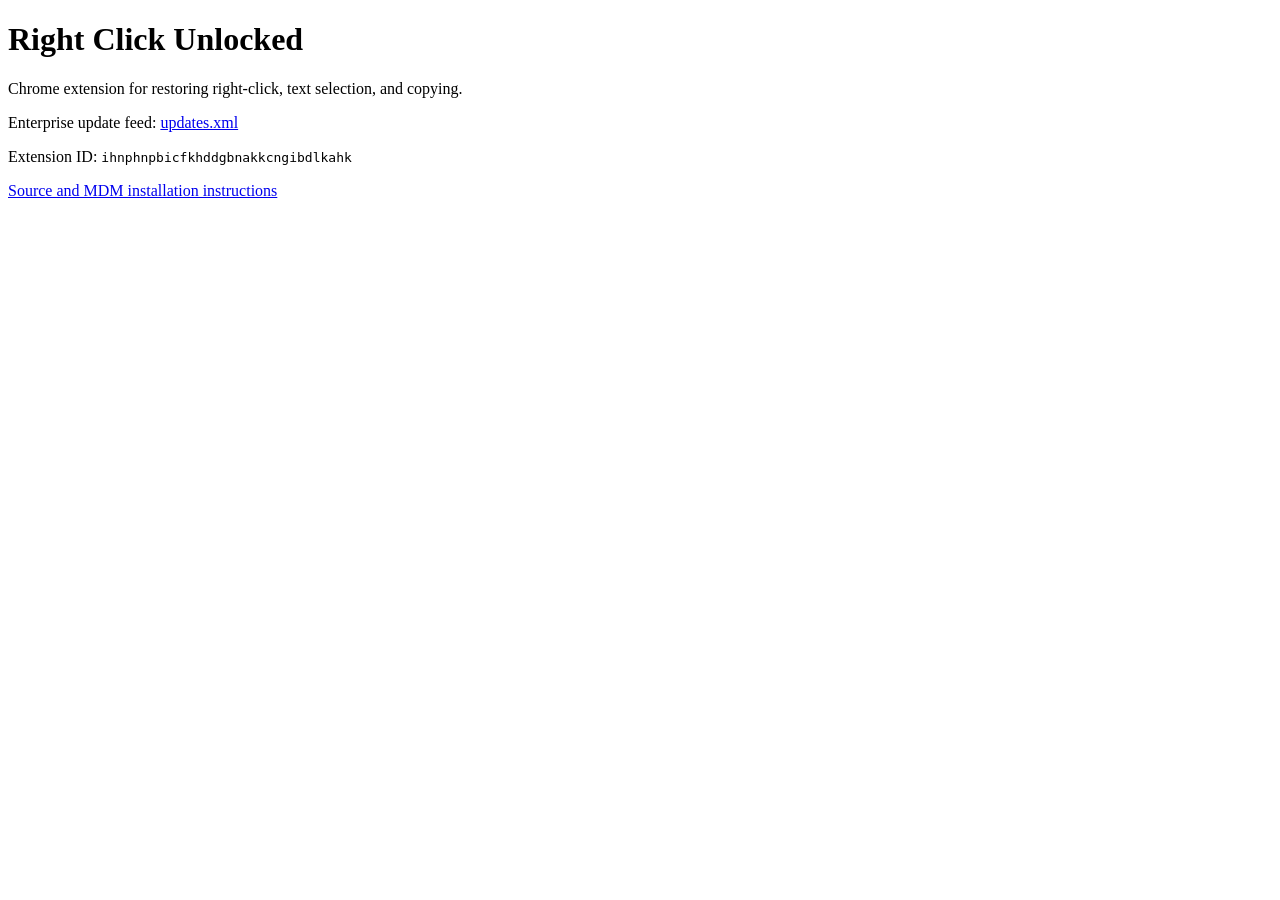
==== docs/index.html @ 91ecdb04 "Add signed Chrome extension and managed deployment feed" ====
<!doctype html><html lang="en"><meta charset="utf-8"><title>Right Click Unlocked</title><body><h1>Right Click Unlocked</h1><p>Chrome extension for restoring right-click, text selection, and copying.</p><p>Enterprise update feed: <a href="updates.xml">updates.xml</a></p><p>Extension ID: <code>ihnphnpbicfkhddgbnakkcngibdlkahk</code></p><p><a href="https://github.com/felipehertzer/right-click-unlocked">Source and MDM installation instructions</a></p></body></html>
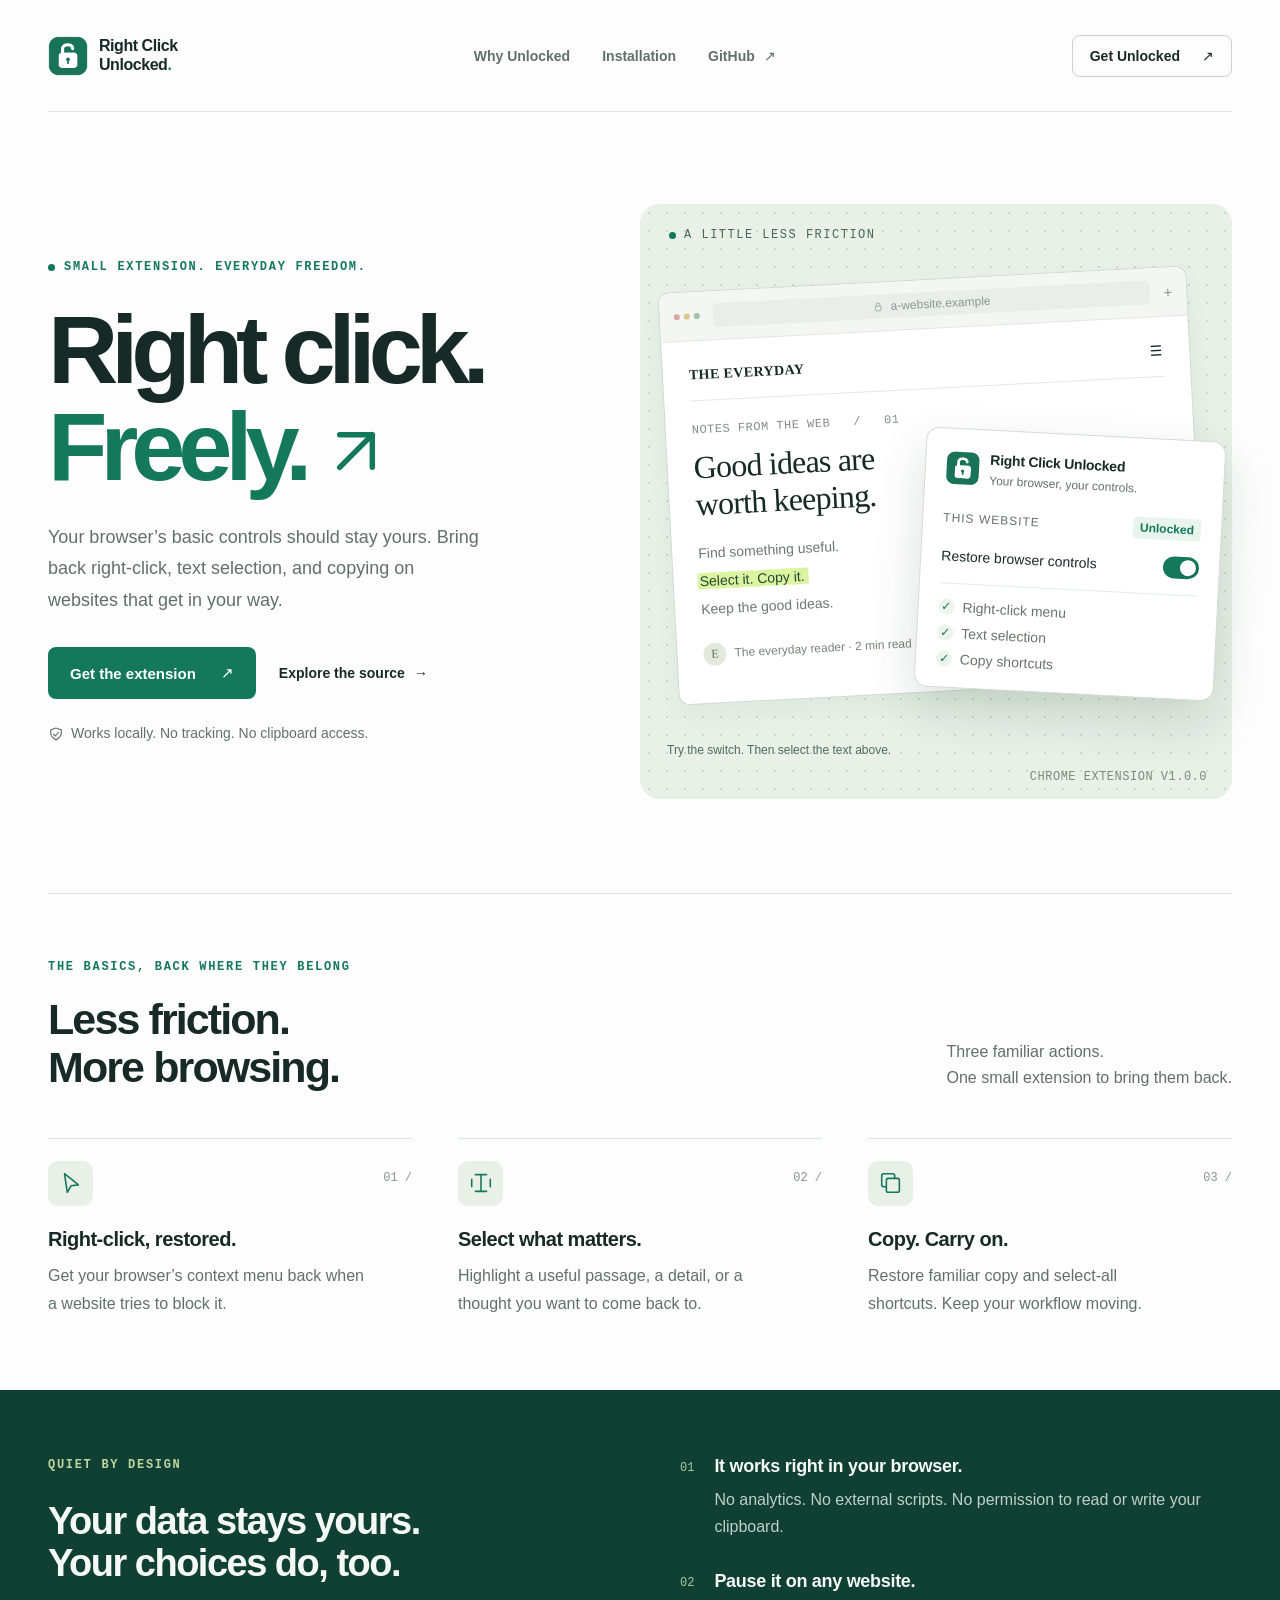
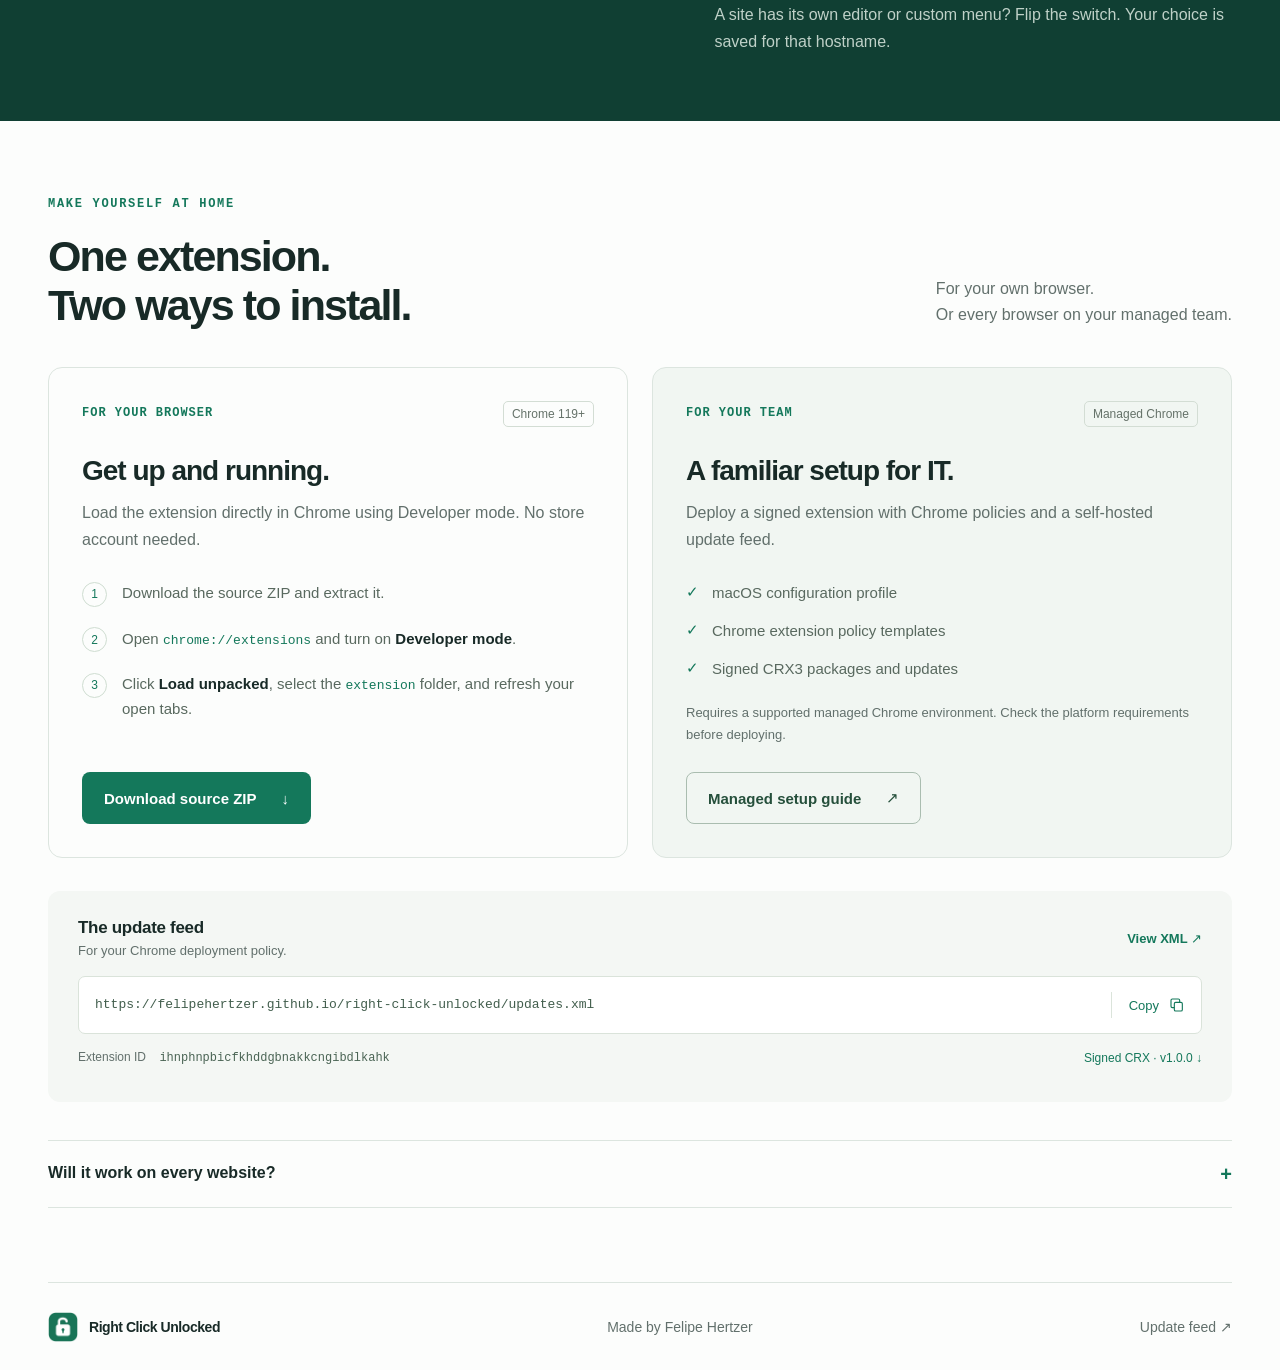
==== commit e8deebc3: "Build a polished landing page for Right Click Unlocked" ====
--- a/docs/index.html
+++ b/docs/index.html
@@ -1 +1,445 @@
-<!doctype html><html lang="en"><meta charset="utf-8"><title>Right Click Unlocked</title><body><h1>Right Click Unlocked</h1><p>Chrome extension for restoring right-click, text selection, and copying.</p><p>Enterprise update feed: <a href="updates.xml">updates.xml</a></p><p>Extension ID: <code>ihnphnpbicfkhddgbnakkcngibdlkahk</code></p><p><a href="https://github.com/felipehertzer/right-click-unlocked">Source and MDM installation instructions</a></p></body></html>+<!doctype html>
+<html lang="en">
+  <head>
+    <meta charset="utf-8" />
+    <meta name="viewport" content="width=device-width, initial-scale=1" />
+    <meta name="theme-color" content="#14785b" />
+    <meta
+      name="description"
+      content="Bring back right-click, text selection, and copying in Chrome. Right Click Unlocked works locally, with a pause switch for every website and no tracking."
+    />
+    <title>Right Click Unlocked — Your browser, your controls.</title>
+    <link rel="icon" href="assets/icon32.png" type="image/png" />
+    <link rel="stylesheet" href="styles.css" />
+    <script src="page.js" defer></script>
+  </head>
+  <body>
+    <a class="skip-link" href="#main">Skip to content</a>
+    <header class="site-header wrap">
+      <a class="brand" href="./" aria-label="Right Click Unlocked home"
+        ><img src="assets/icon128.png" alt="" width="40" height="40" /><span
+          >Right Click<br />Unlocked<span class="brand-dot">.</span></span
+        ></a
+      >
+      <nav aria-label="Main navigation">
+        <a href="#features">Why Unlocked</a><a href="#install">Installation</a
+        ><a
+          class="nav-github"
+          href="https://github.com/felipehertzer/right-click-unlocked"
+          >GitHub <span aria-hidden="true">↗</span></a
+        >
+      </nav>
+      <a class="header-cta" href="#install"
+        >Get Unlocked <span aria-hidden="true">↗</span></a
+      >
+    </header>
+    <main id="main">
+      <section class="hero wrap" aria-labelledby="hero-title">
+        <div class="hero-copy">
+          <p class="eyebrow">
+            <span class="status-dot" aria-hidden="true"></span> SMALL EXTENSION.
+            EVERYDAY FREEDOM.
+          </p>
+          <h1 id="hero-title">
+            Right click.<br /><span>Freely.</span
+            ><svg
+              class="headline-arrow"
+              viewBox="0 0 64 64"
+              fill="none"
+              aria-hidden="true"
+            >
+              <path
+                d="M14 50 50 14M14 14h36v36"
+                stroke="currentColor"
+                stroke-width="6"
+                stroke-linecap="round"
+                stroke-linejoin="round"
+              />
+            </svg>
+          </h1>
+          <p class="hero-description">
+            Your browser’s basic controls should stay yours. Bring back
+            right-click, text selection, and copying on websites that get in
+            your way.
+          </p>
+          <div class="hero-actions">
+            <a class="button button-green" href="#install"
+              >Get the extension <span aria-hidden="true">↗</span></a
+            ><a
+              class="text-link"
+              href="https://github.com/felipehertzer/right-click-unlocked"
+              >Explore the source <span aria-hidden="true">→</span></a
+            >
+          </div>
+          <p class="hero-note">
+            <svg viewBox="0 0 24 24" fill="none" aria-hidden="true">
+              <path
+                d="M12 3 4 6v5c0 5 8 10 8 10s8-5 8-10V6l-8-3Z"
+                stroke="currentColor"
+                stroke-width="1.7"
+              />
+              <path
+                d="m8 12 3 3 5-6"
+                stroke="currentColor"
+                stroke-width="1.7"
+              />
+            </svg>
+            Works locally. No tracking. No clipboard access.
+          </p>
+        </div>
+        <div
+          class="demo-stage"
+          aria-label="Interactive preview of restored browser controls"
+        >
+          <div class="stage-label">
+            <span class="status-dot" aria-hidden="true"></span> A LITTLE LESS
+            FRICTION
+          </div>
+          <div class="browser-preview">
+            <div class="browser-toolbar" aria-hidden="true">
+              <div class="window-dots"><i></i><i></i><i></i></div>
+              <div class="address-bar">
+                <svg viewBox="0 0 24 24" fill="none">
+                  <rect
+                    x="6"
+                    y="10"
+                    width="12"
+                    height="10"
+                    rx="2"
+                    stroke="currentColor"
+                    stroke-width="1.6"
+                  />
+                  <path
+                    d="M8 10V7a4 4 0 0 1 8 0v3"
+                    stroke="currentColor"
+                    stroke-width="1.6"
+                  />
+                </svg>
+                a-website.example
+              </div>
+              <span>+</span>
+            </div>
+            <div class="sample-page">
+              <div class="sample-header">
+                <span>THE EVERYDAY</span><span aria-hidden="true">☰</span>
+              </div>
+              <p class="sample-category">
+                NOTES FROM THE WEB &nbsp; / &nbsp; 01
+              </p>
+              <h2>Good ideas are<br />worth keeping.</h2>
+              <div id="sample-text" class="sample-text">
+                <p>
+                  Find something useful.<br /><span class="highlight"
+                    >Select it. Copy it.</span
+                  ><br />Keep the good ideas.
+                </p>
+              </div>
+              <div class="sample-footer">
+                <span class="sample-avatar" aria-hidden="true">E</span
+                ><span
+                  >The everyday reader <span aria-hidden="true">·</span> 2 min
+                  read</span
+                >
+              </div>
+            </div>
+          </div>
+          <div class="extension-preview">
+            <div class="extension-heading">
+              <img
+                src="assets/icon128.png"
+                alt=""
+                width="34"
+                height="34"
+              /><span
+                >Right Click Unlocked<small
+                  >Your browser, your controls.</small
+                ></span
+              >
+            </div>
+            <div class="extension-site">
+              <span>THIS WEBSITE</span><span id="demo-badge">Unlocked</span>
+            </div>
+            <label class="demo-switch-label" for="demo-enabled"
+              ><span>Restore browser controls</span
+              ><input
+                type="checkbox"
+                id="demo-enabled"
+                role="switch"
+                checked /><span class="switch-track" aria-hidden="true"></span
+            ></label>
+            <ul class="demo-checks">
+              <li><span aria-hidden="true">✓</span> Right-click menu</li>
+              <li><span aria-hidden="true">✓</span> Text selection</li>
+              <li><span aria-hidden="true">✓</span> Copy shortcuts</li>
+            </ul>
+          </div>
+          <p class="demo-caption" id="demo-status" role="status">
+            Try the switch. Then select the text above.
+          </p>
+          <span class="demo-version"
+            >CHROME EXTENSION <span data-version>MANIFEST V3</span></span
+          >
+        </div>
+      </section>
+      <section
+        class="features wrap"
+        id="features"
+        aria-labelledby="features-title"
+      >
+        <div class="section-intro">
+          <p class="eyebrow">THE BASICS, BACK WHERE THEY BELONG</p>
+          <h2 id="features-title">Less friction.<br />More browsing.</h2>
+          <p>
+            Three familiar actions.<br />One small extension to bring them back.
+          </p>
+        </div>
+        <div class="feature-grid">
+          <article>
+            <span class="feature-icon" aria-hidden="true"
+              ><svg viewBox="0 0 28 28" fill="none">
+                <path
+                  d="m7 4 15 12-8 1-4 7L7 4Z"
+                  stroke="currentColor"
+                  stroke-width="1.7"
+                  stroke-linejoin="round"
+                /></svg></span
+            ><span class="feature-number">01 /</span>
+            <h3>Right-click, restored.</h3>
+            <p>
+              Get your browser’s context menu back when a website tries to block
+              it.
+            </p>
+          </article>
+          <article>
+            <span class="feature-icon" aria-hidden="true"
+              ><svg viewBox="0 0 28 28" fill="none">
+                <path
+                  d="M8 5h12M14 5v18M8 23h12M4 10v8M24 10v8"
+                  stroke="currentColor"
+                  stroke-width="1.7"
+                  stroke-linecap="round"
+                /></svg></span
+            ><span class="feature-number">02 /</span>
+            <h3>Select what matters.</h3>
+            <p>
+              Highlight a useful passage, a detail, or a thought you want to
+              come back to.
+            </p>
+          </article>
+          <article>
+            <span class="feature-icon" aria-hidden="true"
+              ><svg viewBox="0 0 28 28" fill="none">
+                <rect
+                  x="9"
+                  y="9"
+                  width="14"
+                  height="15"
+                  rx="2"
+                  stroke="currentColor"
+                  stroke-width="1.7"
+                />
+                <path
+                  d="M18 9V6a2 2 0 0 0-2-2H6a2 2 0 0 0-2 2v10a2 2 0 0 0 2 2h3"
+                  stroke="currentColor"
+                  stroke-width="1.7"
+                /></svg></span
+            ><span class="feature-number">03 /</span>
+            <h3>Copy. Carry on.</h3>
+            <p>
+              Restore familiar copy and select-all shortcuts. Keep your workflow
+              moving.
+            </p>
+          </article>
+        </div>
+      </section>
+      <section class="privacy-band" aria-labelledby="privacy-title">
+        <div class="wrap privacy-layout">
+          <div>
+            <p class="eyebrow">QUIET BY DESIGN</p>
+            <h2 id="privacy-title">
+              Your data stays yours.<br />Your choices do, too.
+            </h2>
+          </div>
+          <div class="privacy-points">
+            <article>
+              <span aria-hidden="true">01</span>
+              <div>
+                <h3>It works right in your browser.</h3>
+                <p>
+                  No analytics. No external scripts. No permission to read or
+                  write your clipboard.
+                </p>
+              </div>
+            </article>
+            <article>
+              <span aria-hidden="true">02</span>
+              <div>
+                <h3>Pause it on any website.</h3>
+                <p>
+                  A site has its own editor or custom menu? Flip the switch.
+                  Your choice is saved for that hostname.
+                </p>
+              </div>
+            </article>
+          </div>
+        </div>
+      </section>
+      <section
+        class="install wrap"
+        id="install"
+        aria-labelledby="install-title"
+      >
+        <div class="section-intro">
+          <p class="eyebrow">MAKE YOURSELF AT HOME</p>
+          <h2 id="install-title">One extension.<br />Two ways to install.</h2>
+          <p>
+            For your own browser.<br />Or every browser on your managed team.
+          </p>
+        </div>
+        <div class="installation-grid">
+          <article class="installation-card">
+            <div class="card-heading">
+              <span class="eyebrow">FOR YOUR BROWSER</span
+              ><span class="card-tag">Chrome 119+</span>
+            </div>
+            <h3>Get up and running.</h3>
+            <p>
+              Load the extension directly in Chrome using Developer mode. No
+              store account needed.
+            </p>
+            <ol class="install-steps">
+              <li>
+                <span>1</span>
+                <div>Download the source ZIP and extract it.</div>
+              </li>
+              <li>
+                <span>2</span>
+                <div>
+                  Open <code>chrome://extensions</code> and turn on
+                  <strong>Developer mode</strong>.
+                </div>
+              </li>
+              <li>
+                <span>3</span>
+                <div>
+                  Click <strong>Load unpacked</strong>, select the
+                  <code>extension</code> folder, and refresh your open tabs.
+                </div>
+              </li>
+            </ol>
+            <a
+              class="button button-green"
+              href="https://github.com/felipehertzer/right-click-unlocked/archive/refs/heads/main.zip"
+              >Download source ZIP <span aria-hidden="true">↓</span></a
+            >
+          </article>
+          <article class="installation-card managed-card">
+            <div class="card-heading">
+              <span class="eyebrow">FOR YOUR TEAM</span
+              ><span class="card-tag">Managed Chrome</span>
+            </div>
+            <h3>A familiar setup for IT.</h3>
+            <p>
+              Deploy a signed extension with Chrome policies and a self-hosted
+              update feed.
+            </p>
+            <ul class="managed-list">
+              <li>
+                <span aria-hidden="true">✓</span> macOS configuration profile
+              </li>
+              <li>
+                <span aria-hidden="true">✓</span> Chrome extension policy
+                templates
+              </li>
+              <li>
+                <span aria-hidden="true">✓</span> Signed CRX3 packages and
+                updates
+              </li>
+            </ul>
+            <p class="managed-note">
+              Requires a supported managed Chrome environment. Check the
+              platform requirements before deploying.
+            </p>
+            <a
+              class="button button-outline"
+              href="https://github.com/felipehertzer/right-click-unlocked#managed-deployment"
+              >Managed setup guide <span aria-hidden="true">↗</span></a
+            >
+          </article>
+        </div>
+        <div class="deployment-details">
+          <div class="feed-heading">
+            <div>
+              <h3>The update feed</h3>
+              <p>For your Chrome deployment policy.</p>
+            </div>
+            <a href="updates.xml">View XML <span aria-hidden="true">↗</span></a>
+          </div>
+          <div class="feed-code">
+            <code id="update-feed"
+              >https://felipehertzer.github.io/right-click-unlocked/updates.xml</code
+            ><button
+              type="button"
+              id="copy-feed"
+              aria-label="Copy update feed URL"
+            >
+              Copy
+              <svg viewBox="0 0 24 24" fill="none" aria-hidden="true">
+                <rect
+                  x="8"
+                  y="8"
+                  width="12"
+                  height="13"
+                  rx="2"
+                  stroke="currentColor"
+                  stroke-width="1.7"
+                />
+                <path
+                  d="M16 8V5a2 2 0 0 0-2-2H5a2 2 0 0 0-2 2v9a2 2 0 0 0 2 2h3"
+                  stroke="currentColor"
+                  stroke-width="1.7"
+                />
+              </svg>
+            </button>
+          </div>
+          <div class="release-details">
+            <p>Extension ID <code>ihnphnpbicfkhddgbnakkcngibdlkahk</code></p>
+            <a id="package-link" href="release.json"
+              >Release details <span aria-hidden="true">↗</span></a
+            >
+          </div>
+          <p id="copy-status" class="copy-status" role="status"></p>
+        </div>
+        <details class="compatibility">
+          <summary>
+            Will it work on every website?<span aria-hidden="true">+</span>
+          </summary>
+          <div>
+            <p>
+              Unlocked restores common event-based and CSS restrictions. It
+              can’t reveal inaccessible content or turn images and canvas
+              elements into selectable text.
+            </p>
+            <p>
+              Chrome’s internal pages, the Web Store, built-in viewers, and
+              local files are excluded. Some custom blockers may persist. If a
+              website’s controls or copy formatting behave differently, pause
+              the extension for that site.
+            </p>
+          </div>
+        </details>
+      </section>
+    </main>
+    <footer class="site-footer wrap">
+      <a class="brand" href="./"
+        ><img src="assets/icon128.png" alt="" width="30" height="30" /><span
+          >Right Click Unlocked</span
+        ></a
+      >
+      <p>
+        Made by <a href="https://github.com/felipehertzer">Felipe Hertzer</a>
+      </p>
+      <a href="updates.xml">Update feed <span aria-hidden="true">↗</span></a>
+    </footer>
+  </body>
+</html>
--- a/docs/styles.css
+++ b/docs/styles.css
@@ -0,0 +1,1414 @@
+:root {
+  color-scheme: light;
+  --ink: #182a27;
+  --muted: #62706c;
+  --green: #14785b;
+  --deep: #103f33;
+  --lime: #dbf4a0;
+  --line: #dce5df;
+  --paper: #fcfdfc;
+  --soft: #f1f6f2;
+  font-family: -apple-system, BlinkMacSystemFont, "Segoe UI", sans-serif;
+  color: var(--ink);
+  background: var(--paper);
+  font-synthesis: none;
+}
+* {
+  box-sizing: border-box;
+}
+html {
+  scroll-behavior: smooth;
+  scroll-padding-top: 30px;
+}
+body {
+  margin: 0;
+}
+button,
+input {
+  font: inherit;
+}
+a {
+  color: inherit;
+  text-decoration: none;
+}
+button,
+a,
+input {
+  -webkit-tap-highlight-color: transparent;
+}
+button {
+  cursor: pointer;
+}
+a:focus-visible,
+button:focus-visible,
+input:focus-visible,
+summary:focus-visible {
+  outline: 3px solid #298166;
+  outline-offset: 5px;
+}
+img,
+svg {
+  display: block;
+  max-width: 100%;
+}
+::selection {
+  color: #113e2e;
+  background: #d5ef99;
+}
+.wrap {
+  width: min(1200px, calc(100% - 96px));
+  margin-inline: auto;
+}
+.skip-link {
+  position: fixed;
+  top: 10px;
+  left: 10px;
+  z-index: 20;
+  padding: 12px 20px;
+  background: white;
+  transform: translateY(-200%);
+}
+.skip-link:focus {
+  transform: none;
+}
+.site-header {
+  height: 112px;
+  display: flex;
+  align-items: center;
+  justify-content: space-between;
+  border-bottom: 1px solid var(--line);
+}
+.brand {
+  display: inline-flex;
+  gap: 11px;
+  align-items: center;
+  font-size: 16px;
+  font-weight: 740;
+  letter-spacing: -0.45px;
+  line-height: 1.15;
+}
+.brand-dot {
+  color: var(--green);
+}
+nav {
+  display: flex;
+  gap: 32px;
+  align-items: center;
+  font-size: 14px;
+  font-weight: 550;
+}
+nav a {
+  color: var(--muted);
+}
+nav a:hover,
+.text-link:hover {
+  color: var(--green);
+}
+.nav-github span {
+  margin-left: 5px;
+}
+.header-cta {
+  display: inline-flex;
+  gap: 22px;
+  align-items: center;
+  padding: 12px 17px;
+  border: 1px solid #c5d3cb;
+  border-radius: 8px;
+  font-size: 14px;
+  font-weight: 650;
+}
+.header-cta:hover {
+  background: var(--soft);
+}
+.hero {
+  display: grid;
+  grid-template-columns: 1fr 1.08fr;
+  gap: 44px;
+  padding-top: 92px;
+  padding-bottom: 94px;
+  align-items: center;
+}
+.eyebrow {
+  font-family: ui-monospace, SFMono-Regular, Consolas, monospace;
+  letter-spacing: 1.7px;
+  font-size: 12px;
+  font-weight: 550;
+  line-height: 1.6;
+  margin: 0 0 25px;
+  color: var(--green);
+  display: flex;
+  align-items: center;
+  gap: 9px;
+}
+.status-dot {
+  width: 7px;
+  height: 7px;
+  display: inline-block;
+  flex-shrink: 0;
+  border-radius: 50%;
+  background: var(--green);
+}
+h1 {
+  font-size: clamp(64px, 7.6vw, 104px);
+  line-height: 0.99;
+  letter-spacing: -7px;
+  font-weight: 650;
+  margin: 0 0 27px;
+}
+h1 > span {
+  color: var(--green);
+}
+.headline-arrow {
+  display: inline-block;
+  width: 58px;
+  height: 58px;
+  margin-left: 22px;
+  color: var(--green);
+}
+.hero-description {
+  font-size: 18px;
+  line-height: 1.75;
+  color: var(--muted);
+  max-width: 440px;
+  margin: 0 0 31px;
+}
+.hero-actions {
+  display: flex;
+  align-items: center;
+  gap: 23px;
+  flex-wrap: wrap;
+}
+.button {
+  display: inline-flex;
+  align-items: center;
+  justify-content: center;
+  gap: 25px;
+  min-height: 52px;
+  border-radius: 8px;
+  font-size: 15px;
+  font-weight: 650;
+  padding: 14px 21px;
+  border: 1px solid transparent;
+  transition:
+    background 0.18s,
+    transform 0.18s;
+}
+.button:hover {
+  transform: translateY(-2px);
+}
+.button-green {
+  background: var(--green);
+  color: white;
+}
+.button-green:hover {
+  background: #0f634b;
+}
+.text-link {
+  font-size: 14px;
+  font-weight: 600;
+  display: inline-flex;
+  gap: 9px;
+  align-items: center;
+}
+.hero-note {
+  font-size: 12px;
+  color: var(--muted);
+  display: flex;
+  align-items: center;
+  gap: 7px;
+  margin: 23px 0 0;
+  line-height: 1.6;
+}
+.hero-note svg {
+  width: 16px;
+  height: 16px;
+  flex-shrink: 0;
+}
+.demo-stage {
+  height: 545px;
+  position: relative;
+  border-radius: 20px;
+  background-color: #e8f0e8;
+  background-image: radial-gradient(#aabdaf80 0.75px, transparent 0.75px);
+  background-size: 18px 18px;
+  isolation: isolate;
+}
+.stage-label {
+  font:
+    11px ui-monospace,
+    SFMono-Regular,
+    Consolas,
+    monospace;
+  letter-spacing: 1.5px;
+  display: flex;
+  align-items: center;
+  gap: 8px;
+  position: absolute;
+  left: 29px;
+  top: 24px;
+  color: #486759;
+}
+.browser-preview {
+  position: absolute;
+  top: 75px;
+  left: 28px;
+  right: 35px;
+  border: 1px solid #cfdbd2;
+  border-radius: 11px;
+  box-shadow: 0 10px 26px #1e4b2c0c;
+  background: white;
+  overflow: hidden;
+  transform: rotate(-3deg);
+}
+.browser-toolbar {
+  display: flex;
+  align-items: center;
+  gap: 13px;
+  padding: 12px 14px;
+  background: #f4f6f3;
+  border-bottom: 1px solid #e2e8e2;
+  color: #89968e;
+  font-size: 15px;
+}
+.window-dots {
+  display: flex;
+  gap: 4px;
+}
+.window-dots i {
+  height: 6px;
+  width: 6px;
+  border-radius: 50%;
+  background: #c7d0c9;
+}
+.window-dots i:first-child {
+  background: #dca79c;
+}
+.window-dots i:nth-child(2) {
+  background: #ddc791;
+}
+.window-dots i:nth-child(3) {
+  background: #a3c4a8;
+}
+.address-bar {
+  display: flex;
+  gap: 7px;
+  justify-content: center;
+  align-items: center;
+  flex: 1;
+  background: #e9eeea;
+  font-size: 10px;
+  border-radius: 5px;
+  padding: 5px 8px;
+}
+.address-bar svg {
+  width: 11px;
+  height: 11px;
+}
+.sample-page {
+  padding: 26px 26px 37px;
+}
+.sample-header {
+  display: flex;
+  justify-content: space-between;
+  font-family: Georgia, serif;
+  font-weight: 700;
+  font-size: 14px;
+  letter-spacing: 0.4px;
+  padding-bottom: 16px;
+  border-bottom: 1px solid #e3e8e3;
+}
+.sample-category {
+  font:
+    9px ui-monospace,
+    monospace;
+  letter-spacing: 1.1px;
+  color: #818d82;
+  margin: 22px 0 12px;
+}
+.sample-page h2 {
+  font:
+    500 32px/1.15 Georgia,
+    serif;
+  letter-spacing: -0.8px;
+  margin: 0 0 16px;
+}
+.sample-text {
+  font-size: 13px;
+  line-height: 2;
+  color: #6a796d;
+}
+.sample-text p {
+  margin: 0;
+}
+.highlight {
+  background: var(--lime);
+  box-shadow:
+    4px 0 0 var(--lime),
+    -2px 0 0 var(--lime);
+  color: #244734;
+  transition: background 0.2s;
+}
+.sample-footer {
+  display: flex;
+  gap: 8px;
+  align-items: center;
+  font-size: 9px;
+  color: #768477;
+  margin-top: 20px;
+}
+.sample-avatar {
+  display: grid;
+  place-items: center;
+  width: 23px;
+  height: 23px;
+  border-radius: 50%;
+  background: #e4e9de;
+  font-family: Georgia, serif;
+  color: #5c6e53;
+}
+.extension-preview {
+  position: absolute;
+  width: 265px;
+  right: 12px;
+  top: 225px;
+  padding: 20px;
+  background: white;
+  border: 1px solid #d3ddd5;
+  border-radius: 13px;
+  box-shadow: 0 20px 50px #16332126;
+  transform: rotate(3deg);
+}
+.extension-heading {
+  display: flex;
+  gap: 10px;
+  align-items: center;
+  font-size: 13px;
+  line-height: 1.4;
+  font-weight: 650;
+  letter-spacing: -0.25px;
+}
+.extension-heading small {
+  display: block;
+  font-size: 10px;
+  font-weight: 400;
+  color: var(--muted);
+  margin-top: 2px;
+  letter-spacing: 0;
+}
+.extension-site {
+  display: flex;
+  align-items: center;
+  justify-content: space-between;
+  gap: 8px;
+  font-size: 9px;
+  color: #647269;
+  letter-spacing: 1px;
+  margin: 20px 0 13px;
+}
+.extension-site > span:last-child {
+  font-size: 10px;
+  letter-spacing: 0;
+  background: #e9f5ec;
+  padding: 4px 7px;
+  border-radius: 4px;
+  color: var(--green);
+  font-weight: 600;
+}
+.demo-switch-label {
+  display: flex;
+  align-items: center;
+  justify-content: space-between;
+  gap: 8px;
+  position: relative;
+  font-size: 11px;
+  padding-bottom: 16px;
+  border-bottom: 1px solid #e4ebe5;
+  cursor: pointer;
+}
+.demo-switch-label input {
+  position: absolute;
+  right: 0;
+  top: 0;
+  width: 36px;
+  height: 22px;
+  opacity: 0;
+  margin: 0;
+  cursor: pointer;
+}
+.switch-track {
+  width: 36px;
+  height: 22px;
+  border-radius: 14px;
+  background: var(--green);
+  padding: 3px;
+  flex-shrink: 0;
+  transition: background 0.2s;
+}
+.switch-track:before {
+  content: "";
+  display: block;
+  width: 16px;
+  height: 16px;
+  background: white;
+  border-radius: 50%;
+  transform: translateX(14px);
+  box-shadow: 0 1px 3px #0002;
+  transition: transform 0.2s;
+}
+.demo-switch-label input:focus-visible + .switch-track {
+  outline: 3px solid #3e8cdd;
+  outline-offset: 4px;
+}
+.demo-switch-label input:not(:checked) + .switch-track {
+  background: #a2afa5;
+}
+.demo-switch-label input:not(:checked) + .switch-track:before {
+  transform: translateX(0);
+}
+.demo-checks {
+  list-style: none;
+  padding: 0;
+  margin: 15px 0 0;
+  display: grid;
+  gap: 10px;
+  color: #68746b;
+  font-size: 11px;
+}
+.demo-checks li {
+  display: flex;
+  align-items: center;
+  gap: 8px;
+}
+.demo-checks li > span {
+  font-size: 10px;
+  color: var(--green);
+  display: grid;
+  place-items: center;
+  border-radius: 50%;
+  background: #ecf4eb;
+  width: 16px;
+  height: 16px;
+}
+.demo-caption {
+  position: absolute;
+  left: 27px;
+  right: 27px;
+  bottom: 30px;
+  font-size: 12px;
+  line-height: 1.5;
+  color: #4d6c5c;
+  margin: 0;
+}
+.demo-version {
+  position: absolute;
+  right: 25px;
+  bottom: 14px;
+  font:
+    8px ui-monospace,
+    monospace;
+  letter-spacing: 1px;
+  color: #7a8d7c;
+}
+.demo-stage[data-enabled="false"] .highlight {
+  background: transparent;
+  box-shadow: none;
+  color: inherit;
+}
+.demo-stage[data-enabled="false"] .sample-text {
+  user-select: none;
+  -webkit-user-select: none;
+}
+.demo-stage[data-enabled="false"] .demo-checks li > span {
+  color: #7e8981;
+  background: #edf0ed;
+}
+.demo-stage[data-enabled="false"] #demo-badge {
+  color: #66756a;
+  background: #edf0ed;
+}
+.features {
+  border-top: 1px solid var(--line);
+  padding-top: 64px;
+  padding-bottom: 72px;
+}
+.section-intro {
+  display: grid;
+  grid-template-columns: 1fr 1fr;
+  column-gap: 60px;
+  align-items: end;
+}
+.section-intro > .eyebrow {
+  grid-column: 1/-1;
+  margin-bottom: 18px;
+}
+h2 {
+  font-size: 43px;
+  line-height: 1.12;
+  font-weight: 600;
+  letter-spacing: -1.9px;
+  margin: 0;
+}
+.section-intro > p:last-child {
+  justify-self: end;
+  align-self: end;
+  font-size: 16px;
+  line-height: 1.65;
+  color: var(--muted);
+  margin: 0;
+}
+.feature-grid {
+  display: grid;
+  grid-template-columns: repeat(3, 1fr);
+  gap: 46px;
+  margin-top: 46px;
+}
+.feature-grid article {
+  border-top: 1px solid var(--line);
+  padding-top: 22px;
+  position: relative;
+}
+.feature-icon {
+  display: grid;
+  place-items: center;
+  width: 45px;
+  height: 45px;
+  background: #e8f0e8;
+  border-radius: 10px;
+  color: var(--green);
+}
+.feature-icon svg {
+  height: 26px;
+  width: 26px;
+}
+.feature-number {
+  position: absolute;
+  right: 0;
+  top: 32px;
+  color: #8a978e;
+  font:
+    12px ui-monospace,
+    monospace;
+}
+.feature-grid h3 {
+  font-size: 20px;
+  letter-spacing: -0.5px;
+  font-weight: 600;
+  margin: 22px 0 11px;
+}
+.feature-grid p {
+  font-size: 15px;
+  color: var(--muted);
+  line-height: 1.75;
+  margin: 0;
+  max-width: 320px;
+}
+.install {
+  border-top: 1px solid var(--line);
+  padding-block: 70px;
+}
+.install > p:not(.eyebrow) {
+  font-size: 17px;
+  line-height: 1.7;
+  color: var(--muted);
+  margin: 22px 0;
+}
+.site-footer {
+  border-top: 1px solid var(--line);
+  display: flex;
+  align-items: center;
+  justify-content: space-between;
+  gap: 20px;
+  padding-block: 29px;
+  font-size: 12px;
+  color: var(--muted);
+}
+.site-footer .brand {
+  font-size: 14px;
+  color: var(--ink);
+}
+.site-footer p {
+  margin: 0;
+}
+.site-footer a:hover {
+  color: var(--green);
+}
+@media (min-width: 1440px) {
+  .hero {
+    padding-block: 105px;
+  }
+  .demo-stage {
+    height: 560px;
+  }
+  .browser-preview {
+    top: 83px;
+  }
+  .extension-preview {
+    top: 242px;
+  }
+}
+@media (max-width: 1050px) {
+  .wrap {
+    width: calc(100% - 64px);
+  }
+  .hero {
+    gap: 26px;
+    padding-top: 64px;
+    padding-bottom: 70px;
+    grid-template-columns: 1fr 1fr;
+  }
+  h1 {
+    font-size: 78px;
+    letter-spacing: -5px;
+  }
+  .hero-description {
+    font-size: 16px;
+  }
+  .headline-arrow {
+    width: 43px;
+    height: 43px;
+    margin-left: 10px;
+  }
+  .hero-actions {
+    gap: 17px;
+  }
+  .demo-stage {
+    height: 520px;
+  }
+  .browser-preview {
+    left: 17px;
+    right: 22px;
+  }
+  .sample-page {
+    padding: 23px 20px 30px;
+  }
+  .extension-preview {
+    top: 255px;
+    right: 10px;
+    width: 245px;
+  }
+  .demo-caption {
+    bottom: 30px;
+    left: 19px;
+    right: 15px;
+    font-size: 11px;
+  }
+  .demo-version {
+    bottom: 12px;
+  }
+  .feature-grid {
+    gap: 28px;
+  }
+  nav {
+    gap: 22px;
+  }
+}
+@media (max-width: 760px) {
+  .wrap {
+    width: calc(100% - 40px);
+  }
+  .site-header {
+    height: 88px;
+  }
+  .site-header nav {
+    display: none;
+  }
+  .brand {
+    font-size: 14px;
+  }
+  .brand img {
+    width: 35px;
+    height: 35px;
+  }
+  .header-cta {
+    font-size: 13px;
+    padding: 11px 13px;
+    gap: 14px;
+  }
+  .hero {
+    grid-template-columns: 1fr;
+    gap: 42px;
+    padding-block: 49px;
+  }
+  .hero-copy {
+    max-width: 550px;
+  }
+  h1 {
+    font-size: clamp(74px, 15vw, 100px);
+    letter-spacing: -5px;
+  }
+  .hero .eyebrow {
+    font-size: 10px;
+    letter-spacing: 1.1px;
+  }
+  .hero-description {
+    font-size: 17px;
+    max-width: 470px;
+  }
+  .hero-note {
+    font-size: 11px;
+  }
+  .hero-actions {
+    gap: 23px;
+  }
+  .demo-stage {
+    height: 535px;
+    width: min(100%, 540px);
+    justify-self: center;
+  }
+  .browser-preview {
+    left: 23px;
+    right: 30px;
+  }
+  .sample-page {
+    padding: 24px 25px 36px;
+  }
+  .extension-preview {
+    right: 18px;
+    top: 245px;
+    width: 265px;
+  }
+  .demo-caption {
+    font-size: 12px;
+    left: 23px;
+    bottom: 31px;
+  }
+  .features {
+    padding-block: 44px;
+  }
+  .section-intro {
+    display: block;
+  }
+  .section-intro > .eyebrow {
+    font-size: 10px;
+  }
+  h2 {
+    font-size: 36px;
+    letter-spacing: -1.5px;
+  }
+  .section-intro > p:last-child {
+    margin-top: 20px;
+  }
+  .feature-grid {
+    grid-template-columns: 1fr;
+    gap: 28px;
+    margin-top: 30px;
+  }
+  .feature-grid article {
+    padding-left: 66px;
+    min-height: 120px;
+    padding-top: 24px;
+  }
+  .feature-icon {
+    position: absolute;
+    left: 0;
+    top: 24px;
+  }
+  .feature-number {
+    display: none;
+  }
+  .feature-grid h3 {
+    margin: 2px 0 9px;
+    font-size: 19px;
+  }
+  .feature-grid p {
+    max-width: 100%;
+  }
+  .install {
+    padding-block: 44px;
+  }
+  .site-footer {
+    flex-wrap: wrap;
+    justify-content: space-between;
+    padding-block: 25px;
+  }
+  .site-footer .brand {
+    width: 100%;
+    margin-bottom: 8px;
+  }
+}
+@media (max-width: 380px) {
+  .wrap {
+    width: calc(100% - 32px);
+  }
+  .header-cta {
+    gap: 8px;
+  }
+  .hero-actions {
+    gap: 18px;
+  }
+  .hero .eyebrow {
+    font-size: 9px;
+  }
+  .hero-note {
+    font-size: 10px;
+  }
+  .demo-stage {
+    height: 535px;
+  }
+  .extension-preview {
+    right: 8px;
+    width: 245px;
+  }
+  .browser-preview {
+    left: 16px;
+    right: 22px;
+  }
+  .sample-page {
+    padding-inline: 20px;
+  }
+  .sample-page h2 {
+    font-size: 28px;
+  }
+  .sample-text {
+    font-size: 11px;
+  }
+  .demo-caption {
+    font-size: 10px;
+  }
+}
+@media (prefers-reduced-motion: reduce) {
+  html {
+    scroll-behavior: auto;
+  }
+  *,
+  *:before,
+  *:after {
+    transition: none !important;
+    animation: none !important;
+  }
+}
+
+/* Installation and privacy */
+.privacy-band {
+  background: var(--deep);
+  color: #f5f9f5;
+}
+.privacy-layout {
+  display: grid;
+  grid-template-columns: 1fr 1fr;
+  gap: 80px;
+  padding-block: 66px;
+}
+.privacy-layout .eyebrow {
+  color: #bed79f;
+}
+.privacy-layout h2 {
+  font-size: 38px;
+  letter-spacing: -1.5px;
+}
+.privacy-points {
+  display: grid;
+  gap: 31px;
+}
+.privacy-points article {
+  display: flex;
+  gap: 20px;
+}
+.privacy-points article > span {
+  font:
+    12px ui-monospace,
+    monospace;
+  color: #a6caa8;
+  margin-top: 5px;
+}
+.privacy-points h3 {
+  font-size: 18px;
+  font-weight: 550;
+  margin: 0 0 9px;
+  letter-spacing: -0.3px;
+}
+.privacy-points p {
+  color: #bfd1c8;
+  line-height: 1.7;
+  font-size: 16px;
+  margin: 0;
+}
+.install {
+  border: 0;
+  padding-block: 74px;
+}
+.installation-grid {
+  display: grid;
+  grid-template-columns: 1fr 1fr;
+  gap: 24px;
+  margin-top: 38px;
+}
+.installation-card {
+  display: flex;
+  flex-direction: column;
+  padding: 33px;
+  border: 1px solid var(--line);
+  border-radius: 14px;
+}
+.managed-card {
+  background: var(--soft);
+}
+.card-heading {
+  display: flex;
+  align-items: center;
+  justify-content: space-between;
+  gap: 10px;
+  margin-bottom: 27px;
+}
+.card-heading .eyebrow {
+  margin: 0;
+  font-size: 12px;
+  letter-spacing: 1px;
+}
+.card-tag {
+  font-size: 12px;
+  white-space: nowrap;
+  border: 1px solid #d3ddd4;
+  border-radius: 5px;
+  padding: 5px 8px;
+  color: #657269;
+}
+.installation-card h3 {
+  font-size: 28px;
+  line-height: 1.2;
+  letter-spacing: -1px;
+  font-weight: 600;
+  margin: 0 0 13px;
+}
+.installation-card > p {
+  font-size: 16px;
+  color: var(--muted);
+  line-height: 1.65;
+  margin: 0;
+}
+.install-steps {
+  list-style: none;
+  margin: 28px 0 30px;
+  padding: 0;
+  display: grid;
+  gap: 20px;
+}
+.install-steps li {
+  display: flex;
+  align-items: baseline;
+  gap: 15px;
+  font-size: 15px;
+  line-height: 1.65;
+  color: #59695f;
+}
+.install-steps li > span {
+  display: grid;
+  place-items: center;
+  border: 1px solid #cfddd1;
+  border-radius: 50%;
+  flex-shrink: 0;
+  width: 25px;
+  height: 25px;
+  font-size: 12px;
+  color: var(--green);
+  line-height: 1;
+}
+.install-steps strong {
+  font-weight: 600;
+  color: var(--ink);
+}
+code {
+  font-family: ui-monospace, SFMono-Regular, Consolas, monospace;
+  overflow-wrap: anywhere;
+}
+.install-steps code {
+  font-size: 13px;
+  color: var(--green);
+}
+.installation-card > .button {
+  align-self: flex-start;
+  margin-top: auto;
+}
+.managed-list {
+  list-style: none;
+  display: grid;
+  gap: 20px;
+  margin: 30px 0 25px;
+  padding: 0;
+  font-size: 15px;
+  color: #59695f;
+}
+.managed-list li {
+  display: flex;
+  gap: 13px;
+  align-items: center;
+}
+.managed-list li > span {
+  color: var(--green);
+}
+.installation-card .managed-note {
+  font-size: 13px;
+  margin-bottom: 27px;
+}
+.button-outline {
+  border-color: #aabdb0;
+  color: #254f3b;
+  background: transparent;
+}
+.button-outline:hover {
+  background: #e2ece2;
+}
+.deployment-details {
+  margin-top: 33px;
+  padding: 27px 30px 10px;
+  background: #f4f7f4;
+  border-radius: 12px;
+}
+.feed-heading {
+  display: flex;
+  align-items: center;
+  justify-content: space-between;
+  gap: 20px;
+  margin-bottom: 18px;
+}
+.feed-heading h3 {
+  font-size: 17px;
+  margin: 0 0 5px;
+  letter-spacing: -0.3px;
+  font-weight: 600;
+}
+.feed-heading p {
+  font-size: 13px;
+  color: var(--muted);
+  margin: 0;
+}
+.feed-heading > a {
+  font-size: 13px;
+  color: var(--green);
+  font-weight: 550;
+}
+.feed-code {
+  display: flex;
+  align-items: center;
+  gap: 18px;
+  border: 1px solid #dae3da;
+  background: white;
+  border-radius: 7px;
+  padding: 15px 16px;
+  min-width: 0;
+}
+.feed-code > code {
+  font-size: 13px;
+  line-height: 1.65;
+  flex: 1;
+  min-width: 0;
+  color: #425e4d;
+}
+.feed-code > button {
+  background: none;
+  border: 0;
+  border-left: 1px solid #dbe4db;
+  padding: 5px 0 5px 17px;
+  font-size: 13px;
+  display: flex;
+  align-items: center;
+  gap: 10px;
+  flex-shrink: 0;
+  color: var(--green);
+}
+.feed-code > button svg {
+  height: 16px;
+  width: 16px;
+}
+.release-details {
+  display: flex;
+  align-items: center;
+  justify-content: space-between;
+  gap: 12px;
+  margin-top: 16px;
+  font-size: 12px;
+  color: var(--muted);
+  flex-wrap: wrap;
+}
+.release-details p {
+  margin: 0;
+}
+.release-details code {
+  color: #4a6454;
+  margin-left: 10px;
+}
+.release-details > a {
+  color: var(--green);
+}
+.copy-status {
+  font-size: 12px;
+  line-height: 1.6;
+  color: var(--green);
+  min-height: 19px;
+  margin: 8px 0 0;
+}
+.compatibility {
+  border-block: 1px solid var(--line);
+  margin-top: 38px;
+}
+.compatibility summary {
+  padding: 23px 0;
+  display: flex;
+  justify-content: space-between;
+  gap: 25px;
+  font-size: 16px;
+  font-weight: 550;
+  list-style: none;
+  cursor: pointer;
+}
+.compatibility summary::-webkit-details-marker {
+  display: none;
+}
+.compatibility summary > span {
+  font-size: 20px;
+  color: var(--green);
+  line-height: 1;
+}
+.compatibility[open] summary > span {
+  transform: rotate(45deg);
+}
+.compatibility > div {
+  max-width: 820px;
+  padding-bottom: 20px;
+  color: var(--muted);
+  font-size: 16px;
+  line-height: 1.7;
+}
+.compatibility > div > p {
+  margin: 0 0 12px;
+}
+/* Keep the interactive preview and its labels readable. */
+.hero-note {
+  font-size: 14px;
+}
+.stage-label,
+.address-bar,
+.sample-category,
+.sample-footer,
+.extension-heading small,
+.extension-site,
+.extension-site > span:last-child,
+.demo-version {
+  font-size: 12px;
+}
+.sample-category {
+  letter-spacing: 0.5px;
+}
+.sample-text,
+.extension-heading,
+.demo-switch-label,
+.demo-checks {
+  font-size: 14px;
+}
+.sample-page h2 {
+  font-size: 32px;
+}
+.extension-preview {
+  width: 300px;
+  padding: 20px;
+  top: 230px;
+}
+.extension-heading small {
+  font-size: 12px;
+}
+.demo-switch-label {
+  padding-top: 3px;
+}
+.demo-switch-label input {
+  top: 3px;
+}
+.demo-checks li > span {
+  font-size: 12px;
+}
+.demo-caption {
+  font-size: 12px;
+}
+.demo-stage {
+  height: 595px;
+}
+.demo-version {
+  font-size: 12px;
+  letter-spacing: 0.5px;
+  bottom: 15px;
+}
+.demo-caption {
+  bottom: 40px;
+}
+.feature-grid p {
+  font-size: 16px;
+}
+.hero-copy,
+.demo-stage,
+.installation-card {
+  min-width: 0;
+}
+.site-footer {
+  font-size: 14px;
+}
+@media (max-width: 1050px) and (min-width: 761px) {
+  .demo-stage {
+    height: 650px;
+  }
+  .extension-preview {
+    width: 285px;
+    top: 325px;
+    right: 10px;
+  }
+  .sample-page {
+    padding: 22px 20px;
+  }
+  .sample-page h2 {
+    font-size: 29px;
+  }
+  .privacy-layout {
+    gap: 36px;
+  }
+  .installation-card {
+    padding: 25px;
+  }
+  .card-heading {
+    flex-wrap: wrap;
+    gap: 12px;
+  }
+  .installation-card h3 {
+    font-size: 25px;
+  }
+  .hero-note {
+    font-size: 12px;
+  }
+  .hero-copy h1 {
+    font-size: clamp(65px, 7.7vw, 78px);
+  }
+}
+@media (max-width: 760px) {
+  .demo-stage {
+    height: auto;
+    padding: 24px 20px 20px;
+  }
+  .stage-label {
+    position: static;
+    margin-bottom: 27px;
+    font-size: 12px;
+    letter-spacing: 1px;
+  }
+  .browser-preview {
+    position: relative;
+    inset: auto;
+    width: 100%;
+    transform: rotate(-2deg);
+  }
+  .sample-page {
+    padding: 24px 22px;
+  }
+  .sample-page h2 {
+    font-size: 32px;
+  }
+  .sample-text {
+    font-size: 14px;
+  }
+  .sample-category {
+    font-size: 12px;
+  }
+  .extension-preview {
+    position: relative;
+    inset: auto;
+    width: calc(100% - 15px);
+    max-width: 330px;
+    margin: -8px 0 23px auto;
+    transform: rotate(2deg);
+  }
+  .extension-heading,
+  .demo-switch-label,
+  .demo-checks {
+    font-size: 14px;
+  }
+  .extension-heading small {
+    font-size: 12px;
+  }
+  .extension-site,
+  .extension-site > span:last-child {
+    font-size: 12px;
+  }
+  .demo-caption {
+    position: static;
+    font-size: 12px;
+    line-height: 1.6;
+    min-height: 38px;
+    margin: 0 0 13px;
+  }
+  .demo-version {
+    position: static;
+    display: block;
+    text-align: right;
+    font-size: 12px;
+  }
+  .hero .eyebrow {
+    font-size: 12px;
+    letter-spacing: 0.5px;
+  }
+  .hero-note {
+    font-size: 12px;
+  }
+  .privacy-layout {
+    grid-template-columns: 1fr;
+    gap: 33px;
+    padding-block: 45px;
+  }
+  .privacy-layout h2 {
+    font-size: 34px;
+  }
+  .privacy-points article {
+    gap: 16px;
+  }
+  .privacy-points p {
+    font-size: 16px;
+  }
+  .section-intro > .eyebrow {
+    font-size: 12px;
+    letter-spacing: 1px;
+  }
+  .installation-grid {
+    grid-template-columns: 1fr;
+    gap: 18px;
+  }
+  .installation-card {
+    padding: 26px 23px;
+  }
+  .card-heading {
+    flex-wrap: wrap;
+    gap: 12px;
+  }
+  .installation-card > .button {
+    margin-top: 7px;
+    width: 100%;
+  }
+  .install {
+    padding-block: 45px;
+  }
+  .deployment-details {
+    padding: 23px 18px 10px;
+  }
+  .feed-code {
+    gap: 12px;
+    padding: 14px 12px;
+  }
+  .feed-code > code {
+    font-size: 12px;
+  }
+  .release-details {
+    gap: 14px;
+  }
+  .release-details code {
+    display: block;
+    margin: 6px 0 0;
+    font-size: 12px;
+  }
+  .feed-heading h3 {
+    font-size: 16px;
+  }
+  .feed-heading p,
+  .feed-heading > a {
+    font-size: 12px;
+  }
+  .compatibility summary {
+    font-size: 15px;
+  }
+  .hero h1 {
+    font-size: clamp(67px, 15vw, 100px);
+  }
+}
